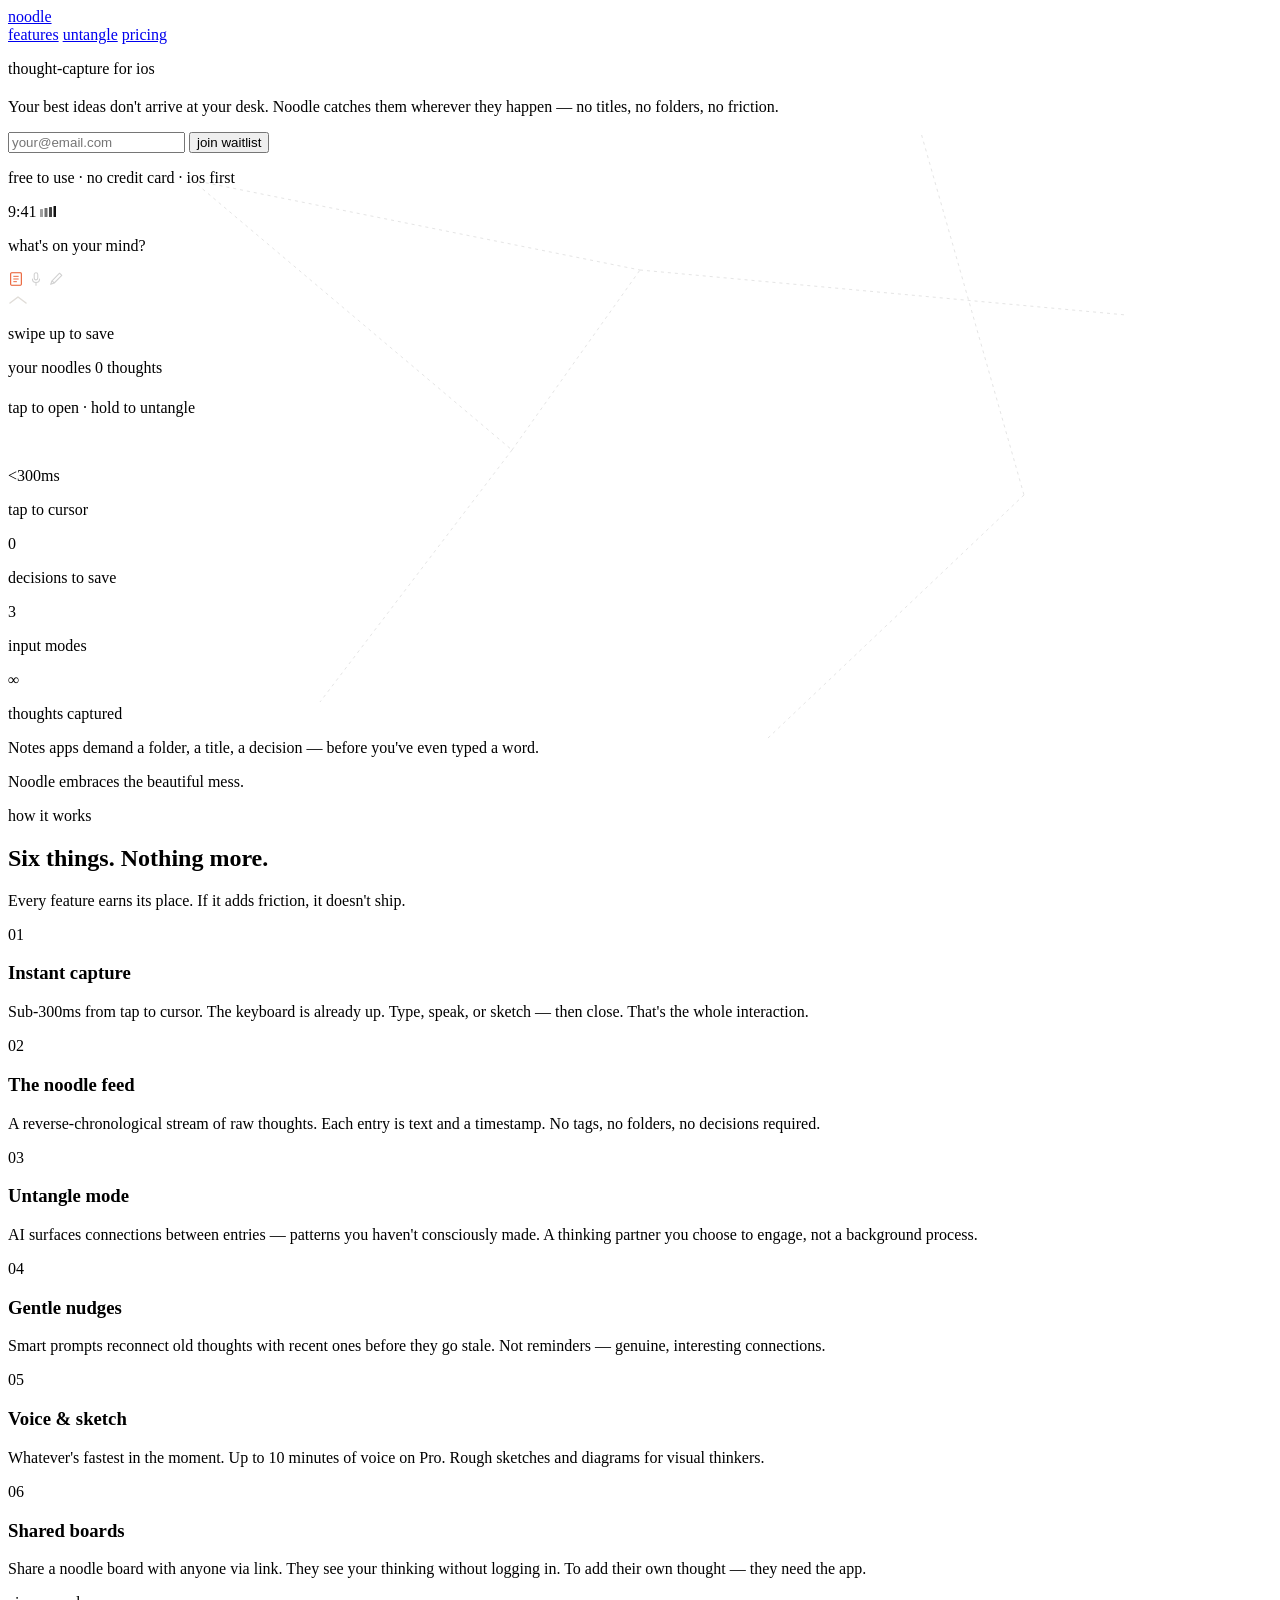
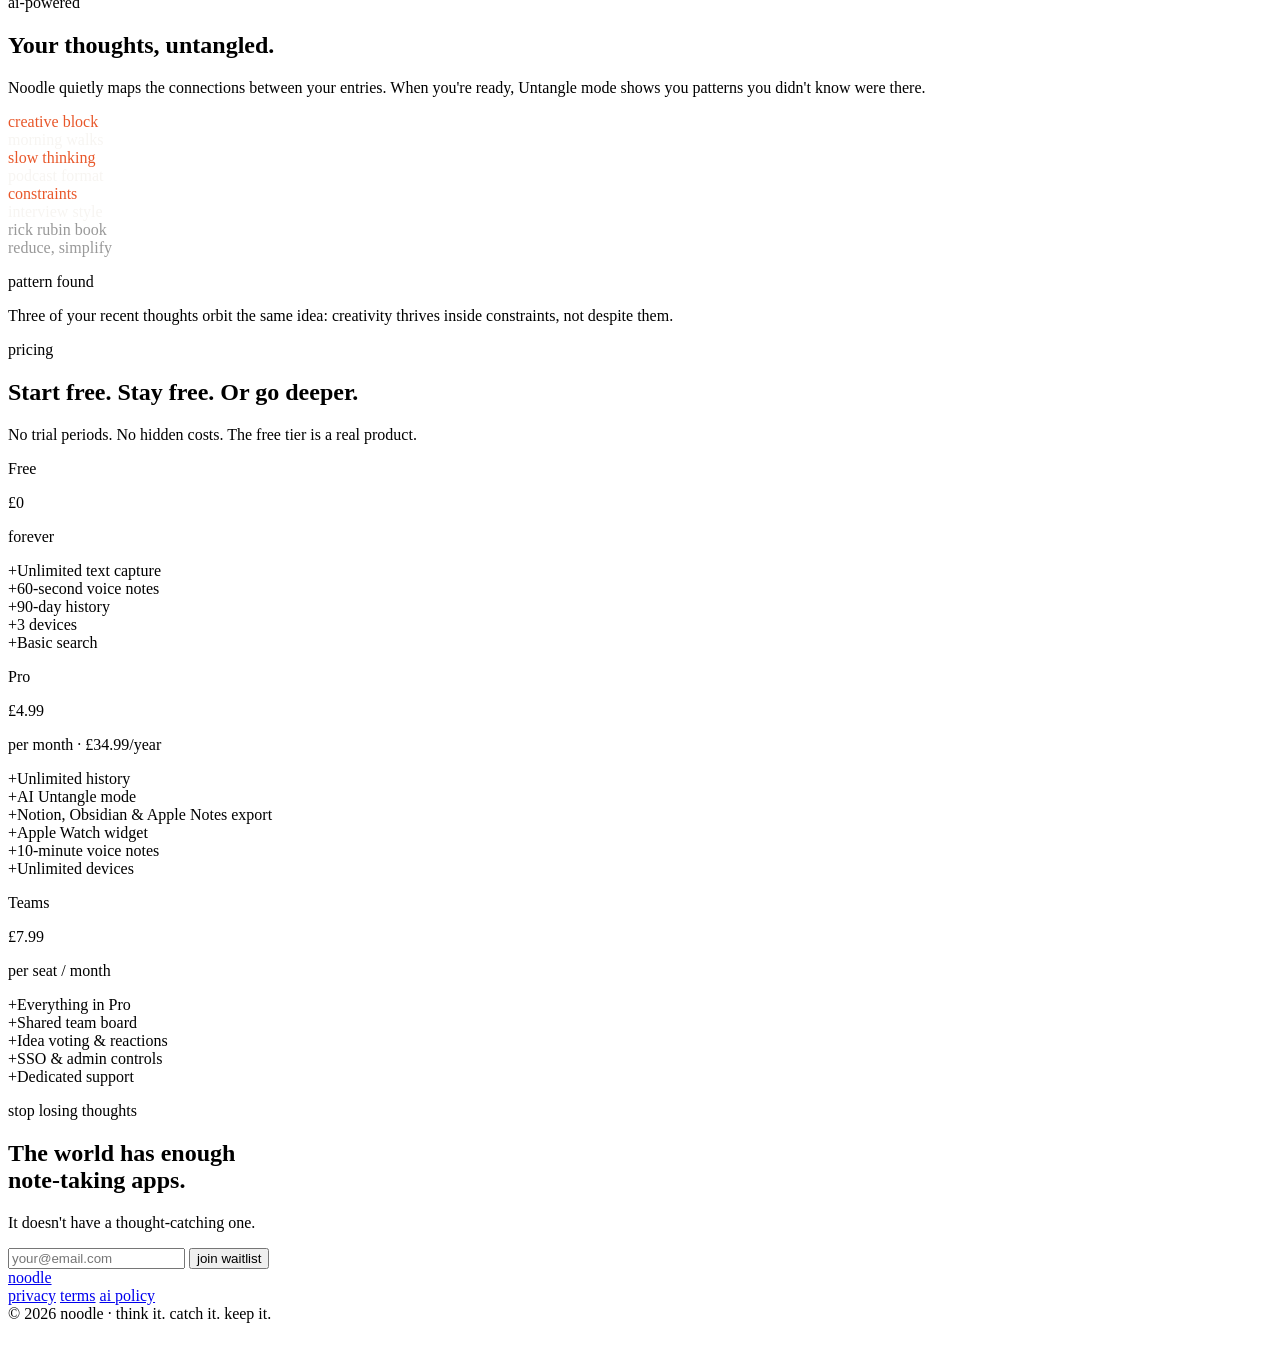
==== site/index.html @ 08058d11 "claude" ====
<!DOCTYPE html>
<html lang="en">
<head>
  <meta charset="UTF-8">
  <meta name="viewport" content="width=device-width, initial-scale=1.0">
  <title>noodle — Think it. Catch it. Keep it.</title>
  <meta name="description" content="Noodle is a frictionless thought-capture app for iOS. No titles, no folders, no friction. Open the app and the cursor is already blinking.">
  <meta name="theme-color" content="#F7F5F2">

  <!-- Open Graph -->
  <meta property="og:type" content="website">
  <meta property="og:title" content="noodle — Think it. Catch it. Keep it.">
  <meta property="og:description" content="A frictionless thought-capture app for iOS. No titles, no folders, no friction.">
  <meta property="og:url" content="https://noodle.app">
  <meta property="og:site_name" content="noodle">

  <!-- Twitter -->
  <meta name="twitter:card" content="summary_large_image">
  <meta name="twitter:title" content="noodle — Think it. Catch it. Keep it.">
  <meta name="twitter:description" content="A frictionless thought-capture app for iOS. No titles, no folders, no friction.">

  <!-- Favicon -->
  <link rel="icon" type="image/svg+xml" href="/favicon.svg">

  <!-- Fonts -->
  <link rel="preconnect" href="https://fonts.googleapis.com">
  <link rel="preconnect" href="https://fonts.gstatic.com" crossorigin>
  <link href="https://fonts.googleapis.com/css2?family=DM+Sans:ital,wght@0,300;0,400;0,500;0,700;1,300;1,400&family=DM+Mono:wght@400;500&display=swap" rel="stylesheet">

  <!-- CSS -->
  <link rel="stylesheet" href="/assets/css/style.css">
</head>
<body>

  <!-- ─── NAV ─── -->
  <nav class="nav">
    <a class="nav__logo-link" href="/">
      <!-- Place your logo file at /assets/img/logo.svg to replace the wordmark -->
      <img class="nav__logo-img" src="/assets/img/logo.svg" alt="noodle" onerror="this.style.display='none'">
      <span class="nav__logo">noodle</span>
    </a>
    <div class="nav__links">
      <a href="#features" class="nav__link">features</a>
      <a href="#untangle" class="nav__link">untangle</a>
      <a href="#pricing" class="nav__link">pricing</a>
    </div>
  </nav>

  <div class="rule"></div>

  <!-- ─── HERO ─── -->
  <section class="hero">
    <div class="hero__content">
      <p class="hero__eyebrow reveal">thought-capture for ios</p>

      <h1 class="hero__title" id="hero-typewriter">
        <span class="cursor"></span>
      </h1>

      <p class="hero__desc reveal reveal-d2">
        Your best ideas don't arrive at your desk. Noodle catches them wherever they happen — no titles, no folders, no friction.
      </p>

      <div class="reveal reveal-d3">
        <div class="waitlist">
          <input type="email" class="waitlist__input" placeholder="your@email.com" aria-label="Email address">
          <button class="waitlist__btn">join waitlist</button>
        </div>
        <p class="hero__meta">free to use · no credit card · ios first</p>
      </div>
    </div>

    <!-- Phone mockup -->
    <div class="reveal reveal-d4" id="phone-mockup">
      <div class="phone">
        <div class="phone__island"></div>
        <div class="phone__statusbar">
          <span class="phone__time">9:41</span>
          <svg width="16" height="11" viewBox="0 0 16 11" fill="none">
            <rect x="0" y="3" width="3" height="8" rx="0.5" fill="#111" opacity="0.4"/>
            <rect x="4.5" y="2" width="3" height="9" rx="0.5" fill="#111" opacity="0.6"/>
            <rect x="9" y="1" width="3" height="10" rx="0.5" fill="#111" opacity="0.8"/>
            <rect x="13.5" y="0" width="3" height="11" rx="0.5" fill="#111"/>
          </svg>
        </div>

        <!-- Capture screen -->
        <div class="phone__screen phone__screen--capture">
          <div style="flex:1;display:flex;flex-direction:column;justify-content:center">
            <p class="phone__capture-text phone__capture-text--placeholder">
              what's on your mind?<span class="cursor"></span>
            </p>
          </div>
          <div class="phone__input-modes">
            <svg width="16" height="16" viewBox="0 0 18 18" fill="none"><rect x="3" y="2" width="12" height="14" rx="1" stroke="#E8572A" stroke-width="1.2"/><line x1="6" y1="6" x2="12" y2="6" stroke="#E8572A" stroke-width="1"/><line x1="6" y1="9" x2="12" y2="9" stroke="#E8572A" stroke-width="1"/><line x1="6" y1="12" x2="10" y2="12" stroke="#E8572A" stroke-width="1"/></svg>
            <svg width="16" height="16" viewBox="0 0 18 18" fill="none" opacity="0.45"><rect x="7" y="2" width="4" height="8" rx="2" stroke="#999" stroke-width="1.2"/><path d="M5 9a4 4 0 008 0" stroke="#999" stroke-width="1.2" stroke-linecap="round"/><line x1="9" y1="13" x2="9" y2="16" stroke="#999" stroke-width="1.2" stroke-linecap="round"/></svg>
            <svg width="16" height="16" viewBox="0 0 18 18" fill="none" opacity="0.45"><path d="M3 15l1.5-4L13 2.5l2.5 2.5L7 13.5z" stroke="#999" stroke-width="1.2" stroke-linejoin="round"/><line x1="4.5" y1="11" x2="7" y2="13.5" stroke="#999" stroke-width="1.2"/></svg>
          </div>
          <div class="phone__swipe-area">
            <div class="phone__swipe-bar"></div>
            <svg width="20" height="10" viewBox="0 0 20 10" fill="none"><path d="M2 8l8-6 8 6" stroke="#E0DDD8" stroke-width="1.5" stroke-linecap="round" stroke-linejoin="round"/></svg>
            <p class="phone__swipe-hint">swipe up to save</p>
          </div>
        </div>

        <!-- Feed screen -->
        <div class="phone__screen phone__screen--feed phone__screen--hidden-down">
          <div class="phone__feed-header">
            <span class="phone__feed-title">your noodles</span>
            <span class="phone__feed-count">0 thoughts</span>
          </div>
          <div class="rule" style="margin-bottom:6px"></div>
          <div class="phone__feed-list" style="flex:1;overflow-y:auto"></div>
          <p class="phone__feed-hint">tap to open · hold to untangle</p>
        </div>

        <!-- Floating dot -->
        <div class="phone__dot phone__dot--hidden">
          <svg width="10" height="10" viewBox="0 0 14 14" fill="none">
            <line x1="7" y1="3" x2="7" y2="11" stroke="white" stroke-width="1.5" stroke-linecap="round"/>
            <line x1="3" y1="7" x2="11" y2="7" stroke="white" stroke-width="1.5" stroke-linecap="round"/>
          </svg>
        </div>

        <div class="phone__home"></div>
      </div>
    </div>
  </section>

  <!-- ─── STATS ─── -->
  <div class="stats">
    <div class="stats__inner">
      <div class="reveal">
        <p class="stat__value">&lt;300ms</p>
        <p class="stat__label">tap to cursor</p>
      </div>
      <div class="reveal reveal-d1">
        <p class="stat__value">0</p>
        <p class="stat__label">decisions to save</p>
      </div>
      <div class="reveal reveal-d2">
        <p class="stat__value">3</p>
        <p class="stat__label">input modes</p>
      </div>
      <div class="reveal reveal-d3">
        <p class="stat__value">&infin;</p>
        <p class="stat__label">thoughts captured</p>
      </div>
    </div>
  </div>

  <!-- ─── QUOTE ─── -->
  <section class="quote-section">
    <div class="quote-section__inner">
      <div class="reveal">
        <p class="quote">
          Notes apps demand a folder, a title, a decision —
          <span class="quote__dim">before you've even typed a word.</span>
        </p>
      </div>
      <div class="reveal reveal-d2">
        <p class="quote quote--accent">Noodle embraces the beautiful mess.</p>
      </div>
    </div>
  </section>

  <!-- ─── FEATURES ─── -->
  <section id="features" class="features">
    <div class="wrap">
      <div class="reveal">
        <p class="label">how it works</p>
        <h2 class="section-title">Six things. Nothing more.</h2>
        <p class="section-sub">Every feature earns its place. If it adds friction, it doesn't ship.</p>
      </div>

      <div class="features__list">
        <div class="feature reveal">
          <span class="feature__num">01</span>
          <div>
            <h3 class="feature__title">Instant capture</h3>
            <p class="feature__desc">Sub-300ms from tap to cursor. The keyboard is already up. Type, speak, or sketch — then close. That's the whole interaction.</p>
          </div>
        </div>
        <div class="feature reveal reveal-d1">
          <span class="feature__num">02</span>
          <div>
            <h3 class="feature__title">The noodle feed</h3>
            <p class="feature__desc">A reverse-chronological stream of raw thoughts. Each entry is text and a timestamp. No tags, no folders, no decisions required.</p>
          </div>
        </div>
        <div class="feature reveal reveal-d2">
          <span class="feature__num">03</span>
          <div>
            <h3 class="feature__title">Untangle mode</h3>
            <p class="feature__desc">AI surfaces connections between entries — patterns you haven't consciously made. A thinking partner you choose to engage, not a background process.</p>
          </div>
        </div>
        <div class="feature reveal reveal-d3">
          <span class="feature__num">04</span>
          <div>
            <h3 class="feature__title">Gentle nudges</h3>
            <p class="feature__desc">Smart prompts reconnect old thoughts with recent ones before they go stale. Not reminders — genuine, interesting connections.</p>
          </div>
        </div>
        <div class="feature reveal reveal-d4">
          <span class="feature__num">05</span>
          <div>
            <h3 class="feature__title">Voice &amp; sketch</h3>
            <p class="feature__desc">Whatever's fastest in the moment. Up to 10 minutes of voice on Pro. Rough sketches and diagrams for visual thinkers.</p>
          </div>
        </div>
        <div class="feature reveal reveal-d5">
          <span class="feature__num">06</span>
          <div>
            <h3 class="feature__title">Shared boards</h3>
            <p class="feature__desc">Share a noodle board with anyone via link. They see your thinking without logging in. To add their own thought — they need the app.</p>
          </div>
        </div>
      </div>
    </div>
  </section>

  <!-- ─── UNTANGLE ─── -->
  <section id="untangle" class="untangle-section">
    <div class="wrap">
      <div class="reveal">
        <p class="label">ai-powered</p>
        <h2 class="section-title section-title--light">Your thoughts, untangled.</h2>
        <p class="section-sub section-sub--light">Noodle quietly maps the connections between your entries. When you're ready, Untangle mode shows you patterns you didn't know were there.</p>
      </div>

      <div class="reveal reveal-d2">
        <div class="untangle-demo">
          <div class="untangle-demo__grid"></div>

          <svg style="position:absolute;inset:0;width:100%;height:100%">
            <line x1="15%" y1="20%" x2="40%" y2="50%" stroke="#555" stroke-width="0.5" stroke-dasharray="3,4" opacity="0.3"/>
            <line x1="40%" y1="50%" x2="25%" y2="78%" stroke="#555" stroke-width="0.5" stroke-dasharray="3,4" opacity="0.3"/>
            <line x1="72%" y1="15%" x2="80%" y2="55%" stroke="#555" stroke-width="0.5" stroke-dasharray="3,4" opacity="0.3"/>
            <line x1="80%" y1="55%" x2="60%" y2="82%" stroke="#555" stroke-width="0.5" stroke-dasharray="3,4" opacity="0.3"/>
            <line x1="50%" y1="30%" x2="88%" y2="35%" stroke="#555" stroke-width="0.5" stroke-dasharray="3,4" opacity="0.3"/>
            <line x1="40%" y1="50%" x2="50%" y2="30%" stroke="#555" stroke-width="0.5" stroke-dasharray="3,4" opacity="0.3"/>
            <line x1="15%" y1="20%" x2="50%" y2="30%" stroke="#555" stroke-width="0.5" stroke-dasharray="3,4" opacity="0.3"/>
          </svg>

          <div class="untangle-demo__node" style="left:15%;top:20%"><div class="untangle-demo__node-dot" style="background:#E8572A;box-shadow:0 0 12px rgba(232,87,42,0.25)"></div><span class="untangle-demo__node-label" style="color:#E8572A">creative block</span></div>
          <div class="untangle-demo__node" style="left:72%;top:15%"><div class="untangle-demo__node-dot" style="background:#F7F5F2;box-shadow:0 0 12px rgba(247,245,242,0.25)"></div><span class="untangle-demo__node-label" style="color:#F7F5F2">morning walks</span></div>
          <div class="untangle-demo__node" style="left:40%;top:50%"><div class="untangle-demo__node-dot" style="background:#E8572A;box-shadow:0 0 12px rgba(232,87,42,0.25)"></div><span class="untangle-demo__node-label" style="color:#E8572A">slow thinking</span></div>
          <div class="untangle-demo__node" style="left:80%;top:55%"><div class="untangle-demo__node-dot" style="background:#F7F5F2;box-shadow:0 0 12px rgba(247,245,242,0.25)"></div><span class="untangle-demo__node-label" style="color:#F7F5F2">podcast format</span></div>
          <div class="untangle-demo__node" style="left:25%;top:78%"><div class="untangle-demo__node-dot" style="background:#E8572A;box-shadow:0 0 12px rgba(232,87,42,0.25)"></div><span class="untangle-demo__node-label" style="color:#E8572A">constraints</span></div>
          <div class="untangle-demo__node" style="left:60%;top:82%"><div class="untangle-demo__node-dot" style="background:#F7F5F2;box-shadow:0 0 12px rgba(247,245,242,0.25)"></div><span class="untangle-demo__node-label" style="color:#F7F5F2">interview style</span></div>
          <div class="untangle-demo__node" style="left:50%;top:30%"><div class="untangle-demo__node-dot" style="background:#999;box-shadow:0 0 12px rgba(153,153,153,0.25)"></div><span class="untangle-demo__node-label" style="color:#999">rick rubin book</span></div>
          <div class="untangle-demo__node" style="left:88%;top:35%"><div class="untangle-demo__node-dot" style="background:#999;box-shadow:0 0 12px rgba(153,153,153,0.25)"></div><span class="untangle-demo__node-label" style="color:#999">reduce, simplify</span></div>

          <div class="untangle-demo__insight">
            <p class="untangle-demo__insight-label">pattern found</p>
            <p class="untangle-demo__insight-text">Three of your recent thoughts orbit the same idea: creativity thrives inside constraints, not despite them.</p>
          </div>
        </div>
      </div>
    </div>
  </section>

  <!-- ─── PRICING ─── -->
  <section id="pricing" class="pricing">
    <div class="wrap">
      <div class="reveal">
        <p class="label">pricing</p>
        <h2 class="section-title">Start free. Stay free. Or go deeper.</h2>
        <p class="section-sub">No trial periods. No hidden costs. The free tier is a real product.</p>
      </div>

      <div class="pricing__grid">
        <div class="tier reveal">
          <p class="tier__name">Free</p>
          <p class="tier__price">&pound;0</p>
          <p class="tier__period">forever</p>
          <div class="tier__features">
            <div class="tier__feature"><span class="tier__feature-plus">+</span><span class="tier__feature-text">Unlimited text capture</span></div>
            <div class="tier__feature"><span class="tier__feature-plus">+</span><span class="tier__feature-text">60-second voice notes</span></div>
            <div class="tier__feature"><span class="tier__feature-plus">+</span><span class="tier__feature-text">90-day history</span></div>
            <div class="tier__feature"><span class="tier__feature-plus">+</span><span class="tier__feature-text">3 devices</span></div>
            <div class="tier__feature"><span class="tier__feature-plus">+</span><span class="tier__feature-text">Basic search</span></div>
          </div>
        </div>

        <div class="tier tier--accent reveal reveal-d1">
          <div class="tier__bar"></div>
          <p class="tier__name">Pro</p>
          <p class="tier__price">&pound;4.99</p>
          <p class="tier__period">per month &middot; &pound;34.99/year</p>
          <div class="tier__features">
            <div class="tier__feature"><span class="tier__feature-plus">+</span><span class="tier__feature-text">Unlimited history</span></div>
            <div class="tier__feature"><span class="tier__feature-plus">+</span><span class="tier__feature-text">AI Untangle mode</span></div>
            <div class="tier__feature"><span class="tier__feature-plus">+</span><span class="tier__feature-text">Notion, Obsidian &amp; Apple Notes export</span></div>
            <div class="tier__feature"><span class="tier__feature-plus">+</span><span class="tier__feature-text">Apple Watch widget</span></div>
            <div class="tier__feature"><span class="tier__feature-plus">+</span><span class="tier__feature-text">10-minute voice notes</span></div>
            <div class="tier__feature"><span class="tier__feature-plus">+</span><span class="tier__feature-text">Unlimited devices</span></div>
          </div>
        </div>

        <div class="tier reveal reveal-d2">
          <p class="tier__name">Teams</p>
          <p class="tier__price">&pound;7.99</p>
          <p class="tier__period">per seat / month</p>
          <div class="tier__features">
            <div class="tier__feature"><span class="tier__feature-plus">+</span><span class="tier__feature-text">Everything in Pro</span></div>
            <div class="tier__feature"><span class="tier__feature-plus">+</span><span class="tier__feature-text">Shared team board</span></div>
            <div class="tier__feature"><span class="tier__feature-plus">+</span><span class="tier__feature-text">Idea voting &amp; reactions</span></div>
            <div class="tier__feature"><span class="tier__feature-plus">+</span><span class="tier__feature-text">SSO &amp; admin controls</span></div>
            <div class="tier__feature"><span class="tier__feature-plus">+</span><span class="tier__feature-text">Dedicated support</span></div>
          </div>
        </div>
      </div>
    </div>
  </section>

  <!-- ─── CTA ─── -->
  <section class="cta-section">
    <div class="cta-section__inner">
      <div class="reveal">
        <p class="label label--orange">stop losing thoughts</p>
        <h2 class="cta__title">The world has enough<br>note-taking apps.</h2>
        <p class="cta__sub">It doesn't have a thought-catching one.</p>
      </div>
      <div class="reveal reveal-d2">
        <div class="waitlist waitlist--dark">
          <input type="email" class="waitlist__input" placeholder="your@email.com" aria-label="Email address">
          <button class="waitlist__btn">join waitlist</button>
        </div>
      </div>
    </div>
  </section>

  <!-- ─── FOOTER ─── -->
  <footer class="footer">
    <div class="footer__inner">
      <a class="footer__logo-link" href="/">
        <!-- Place your logo file at /assets/img/logo.svg to replace the wordmark -->
        <img class="footer__logo-img" src="/assets/img/logo.svg" alt="noodle" onerror="this.style.display='none'">
        <span class="footer__logo">noodle</span>
      </a>
      <nav class="footer__nav" aria-label="Legal">
        <a href="/privacy.html" class="footer__nav-link">privacy</a>
        <a href="/terms.html" class="footer__nav-link">terms</a>
        <a href="/ai-policy.html" class="footer__nav-link">ai policy</a>
      </nav>
      <span class="footer__copy">&copy; 2026 noodle &middot; think it. catch it. keep it.</span>
    </div>
  </footer>

  <!-- Floating dot -->
  <div class="floating-dot" aria-label="Back to top">
    <svg width="16" height="16" viewBox="0 0 16 16" fill="none">
      <path d="M8 12V4M4 8l4-4 4 4" stroke="white" stroke-width="1.5" stroke-linecap="round" stroke-linejoin="round"/>
    </svg>
  </div>

  <!-- JS -->
  <script src="/assets/js/main.js"></script>

</body>
</html>
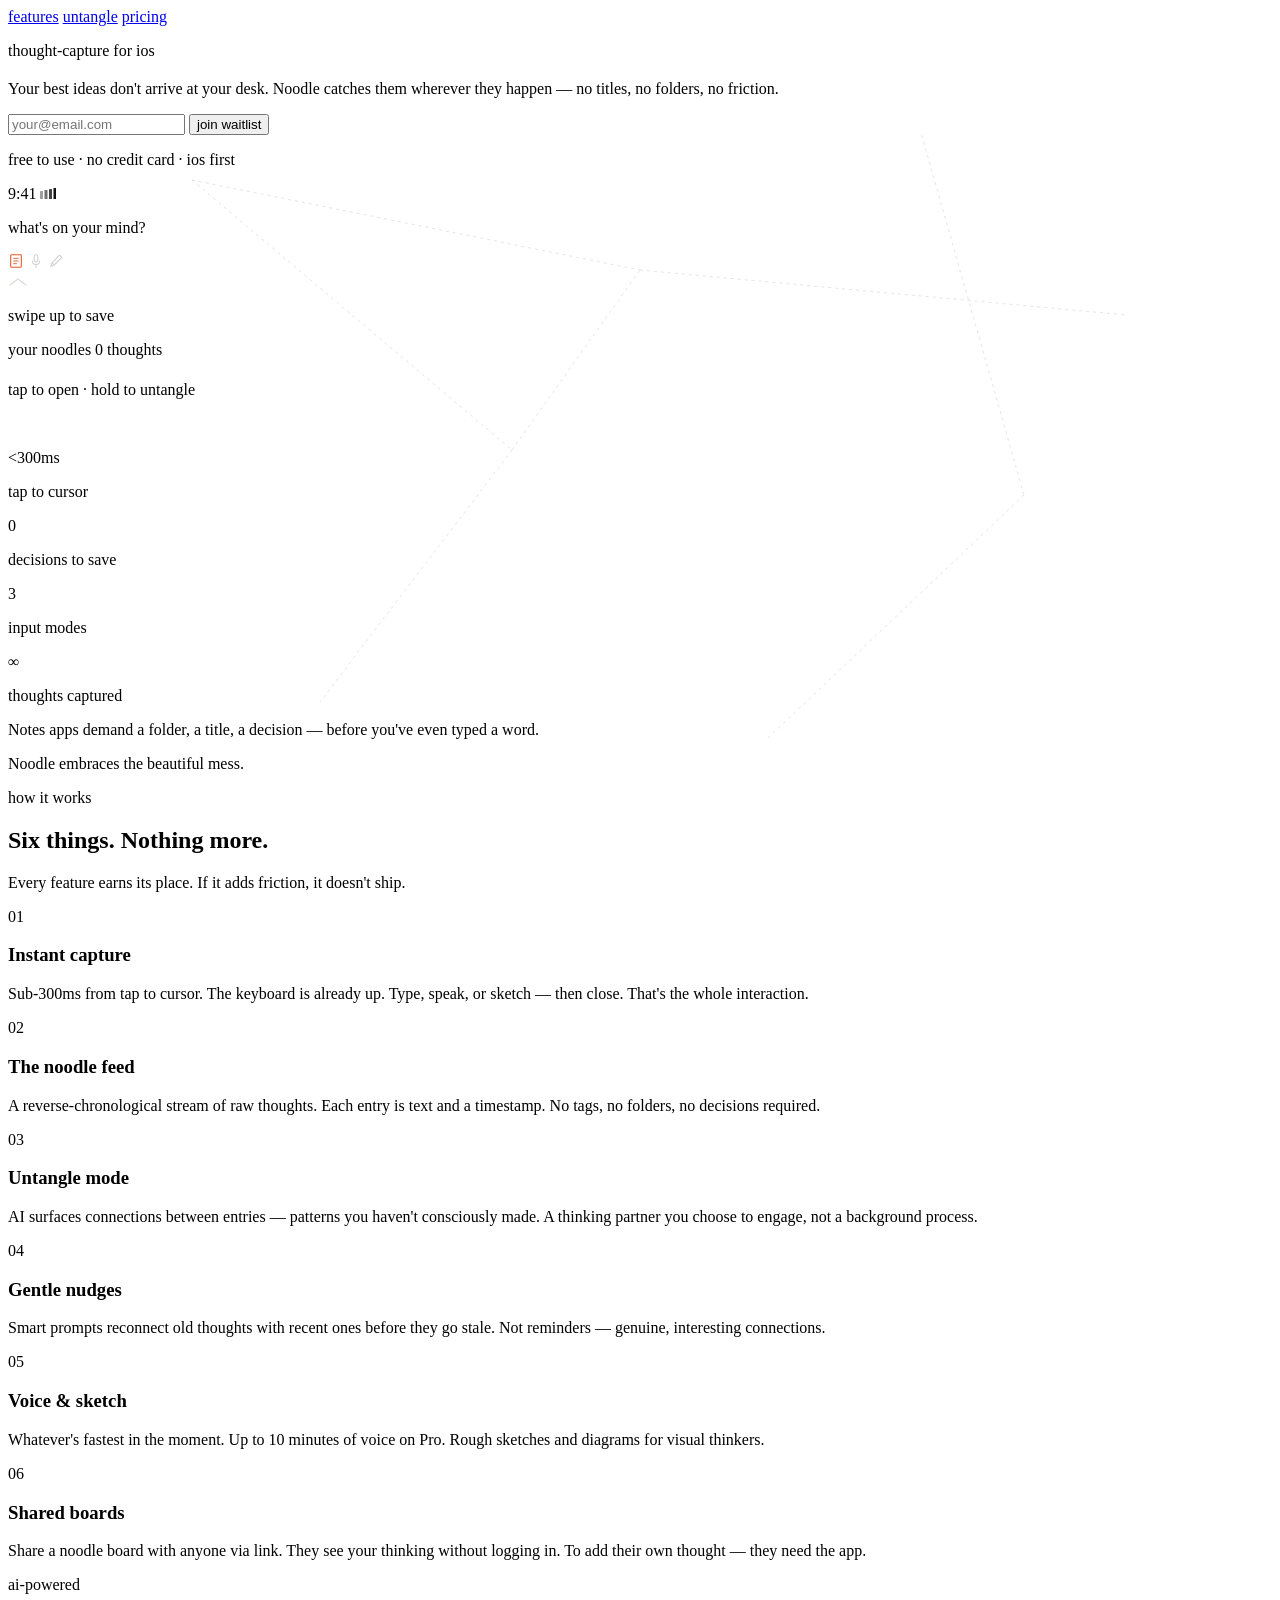
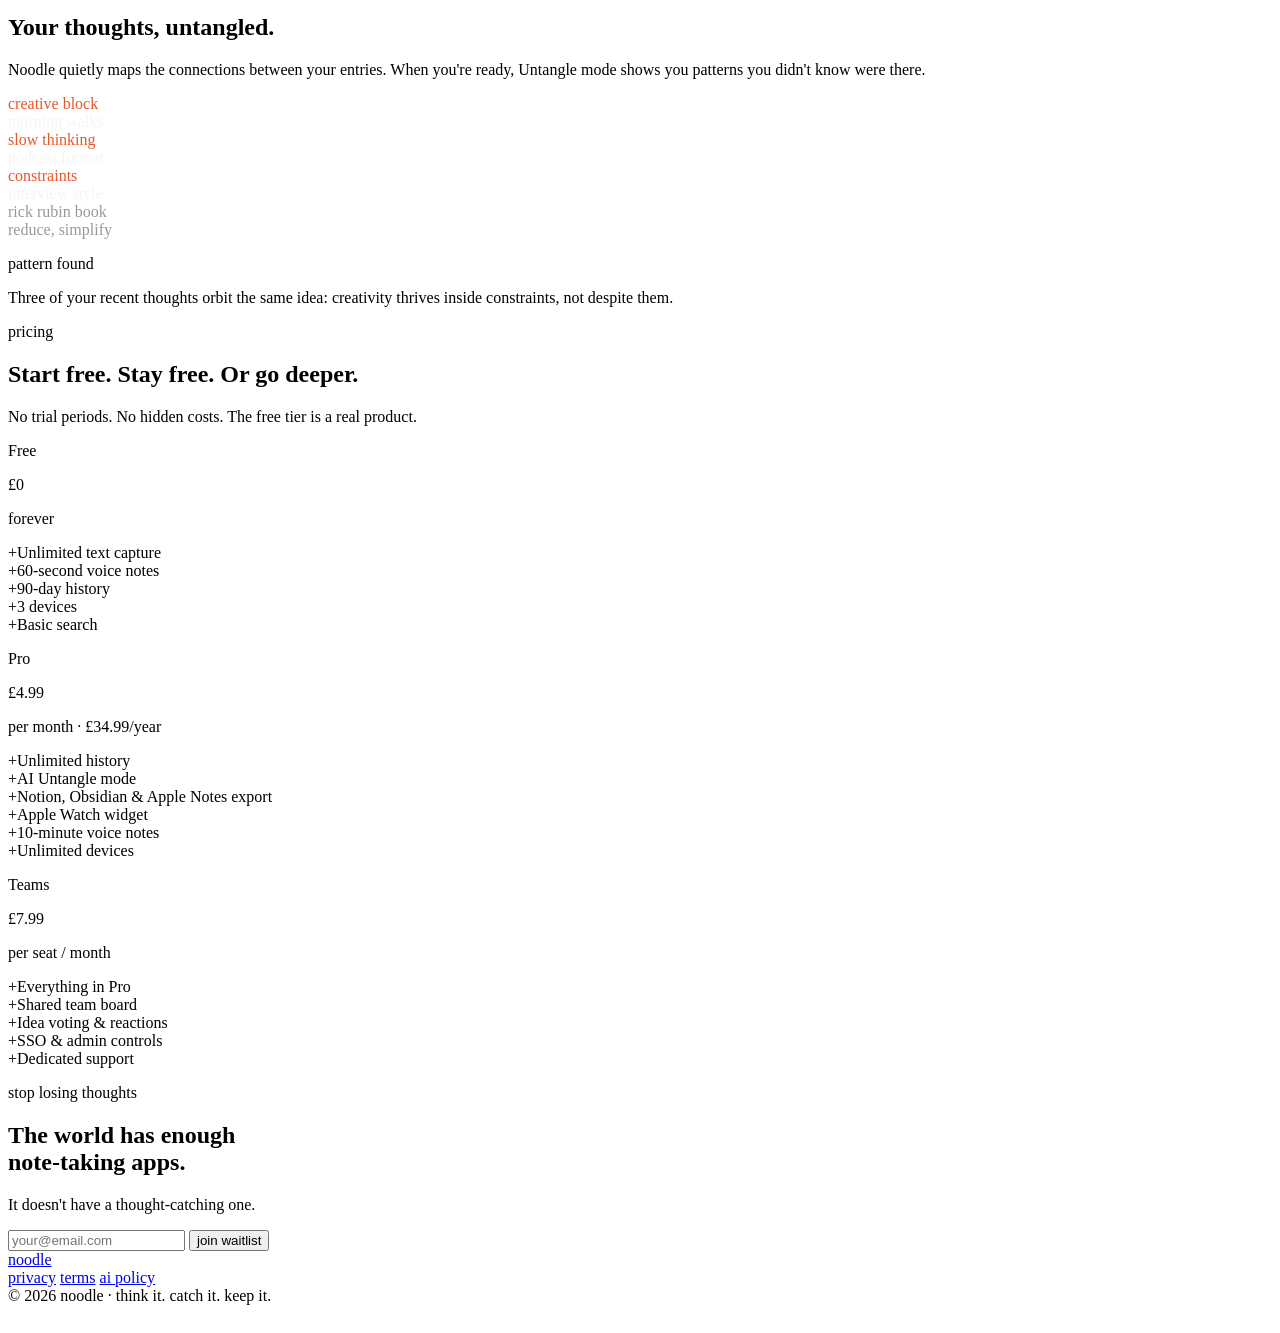
==== commit 7d450150: "final version" ====
--- a/site/index.html
+++ b/site/index.html
@@ -11,7 +11,7 @@
   <meta property="og:type" content="website">
   <meta property="og:title" content="noodle — Think it. Catch it. Keep it.">
   <meta property="og:description" content="A frictionless thought-capture app for iOS. No titles, no folders, no friction.">
-  <meta property="og:url" content="https://noodle.app">
+  <meta property="og:url" content="https://noodleapp.xyz">
   <meta property="og:site_name" content="noodle">
 
   <!-- Twitter -->
@@ -37,7 +37,6 @@
     <a class="nav__logo-link" href="/">
       <!-- Place your logo file at /assets/img/logo.svg to replace the wordmark -->
       <img class="nav__logo-img" src="/assets/img/logo.svg" alt="noodle" onerror="this.style.display='none'">
-      <span class="nav__logo">noodle</span>
     </a>
     <div class="nav__links">
       <a href="#features" class="nav__link">features</a>
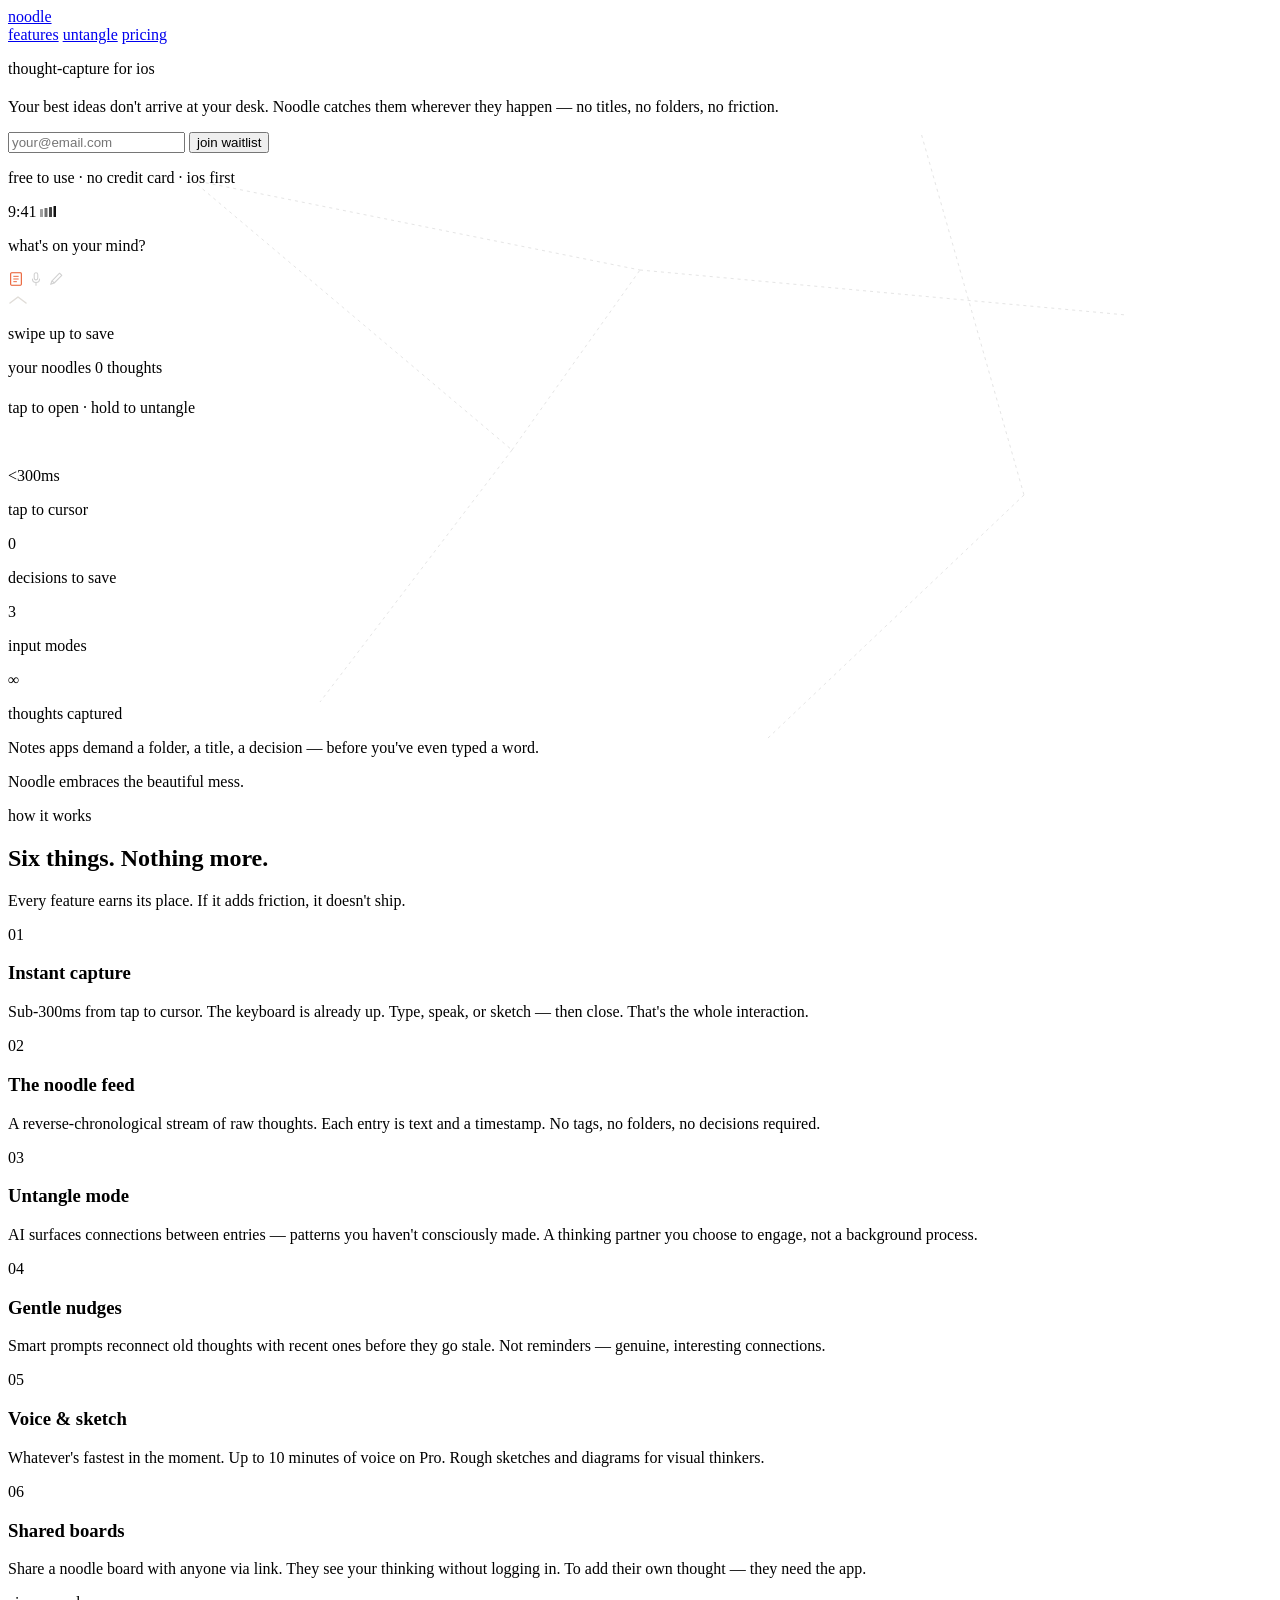
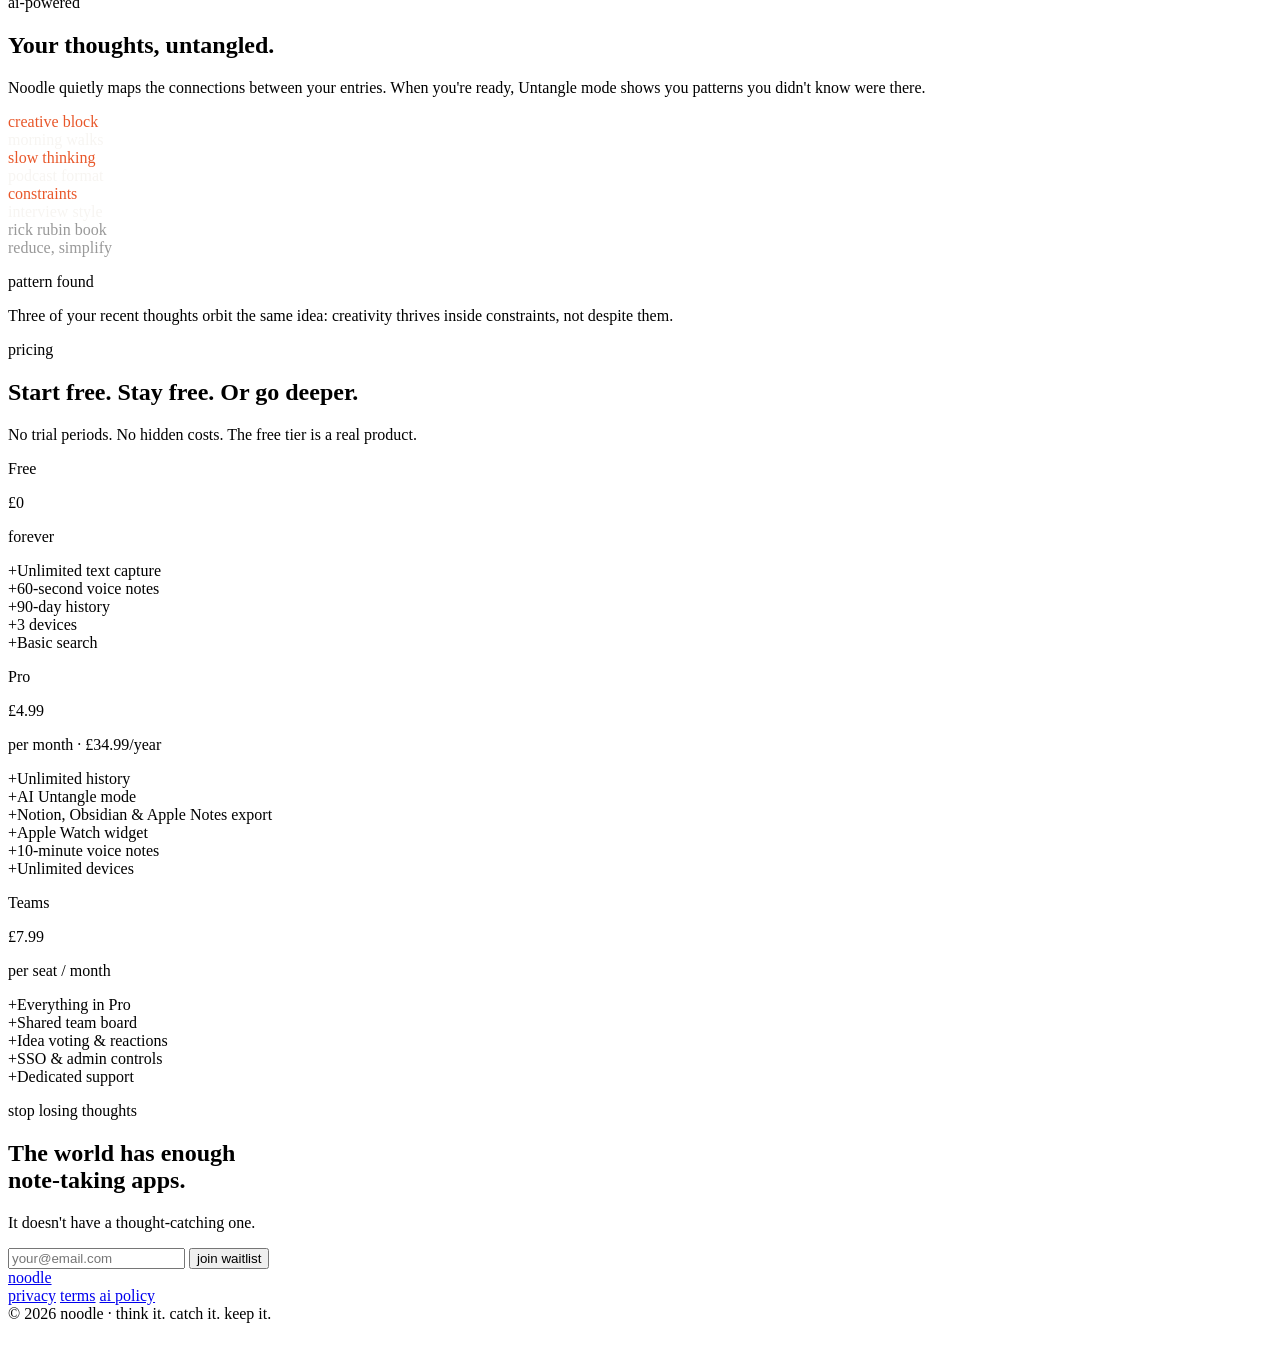
==== commit 031e04a8: "update" ====
--- a/site/index.html
+++ b/site/index.html
@@ -37,6 +37,7 @@
     <a class="nav__logo-link" href="/">
       <!-- Place your logo file at /assets/img/logo.svg to replace the wordmark -->
       <img class="nav__logo-img" src="/assets/img/logo.svg" alt="noodle" onerror="this.style.display='none'">
+      <span>noodle</span>
     </a>
     <div class="nav__links">
       <a href="#features" class="nav__link">features</a>
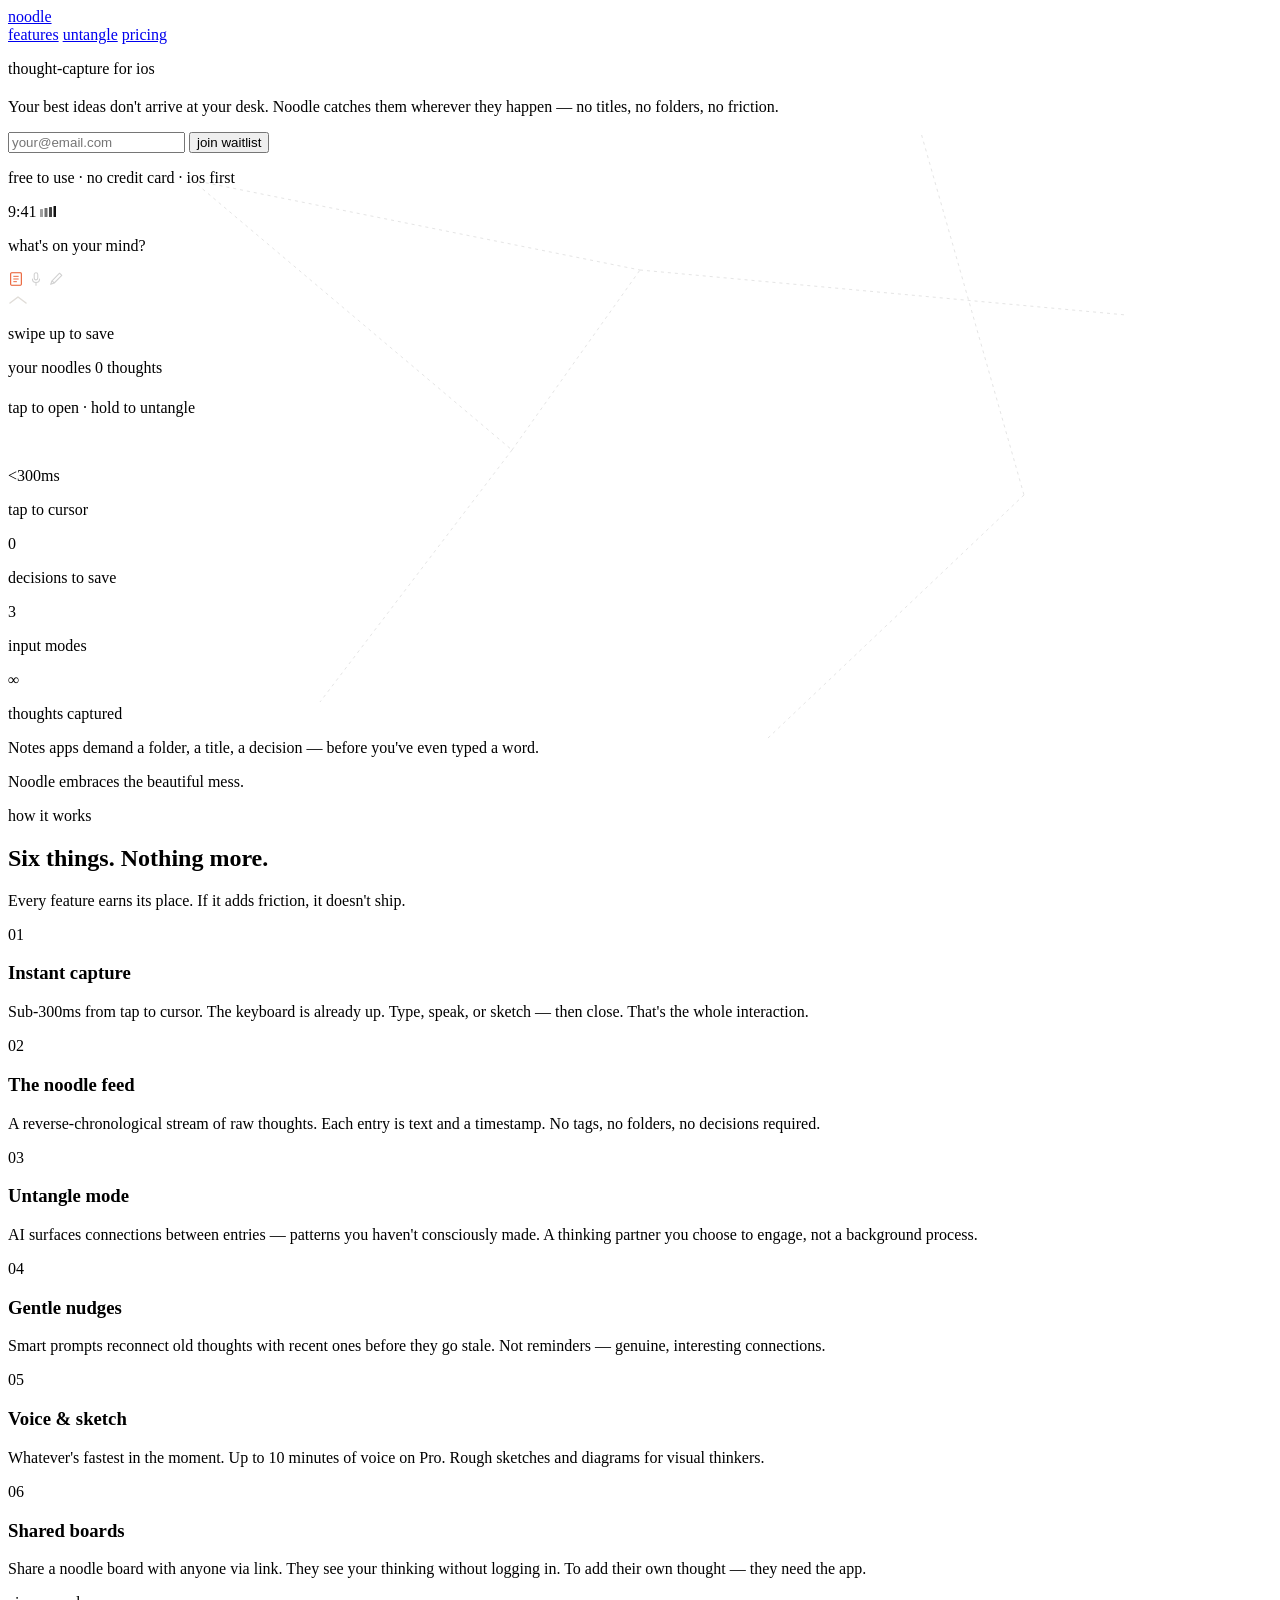
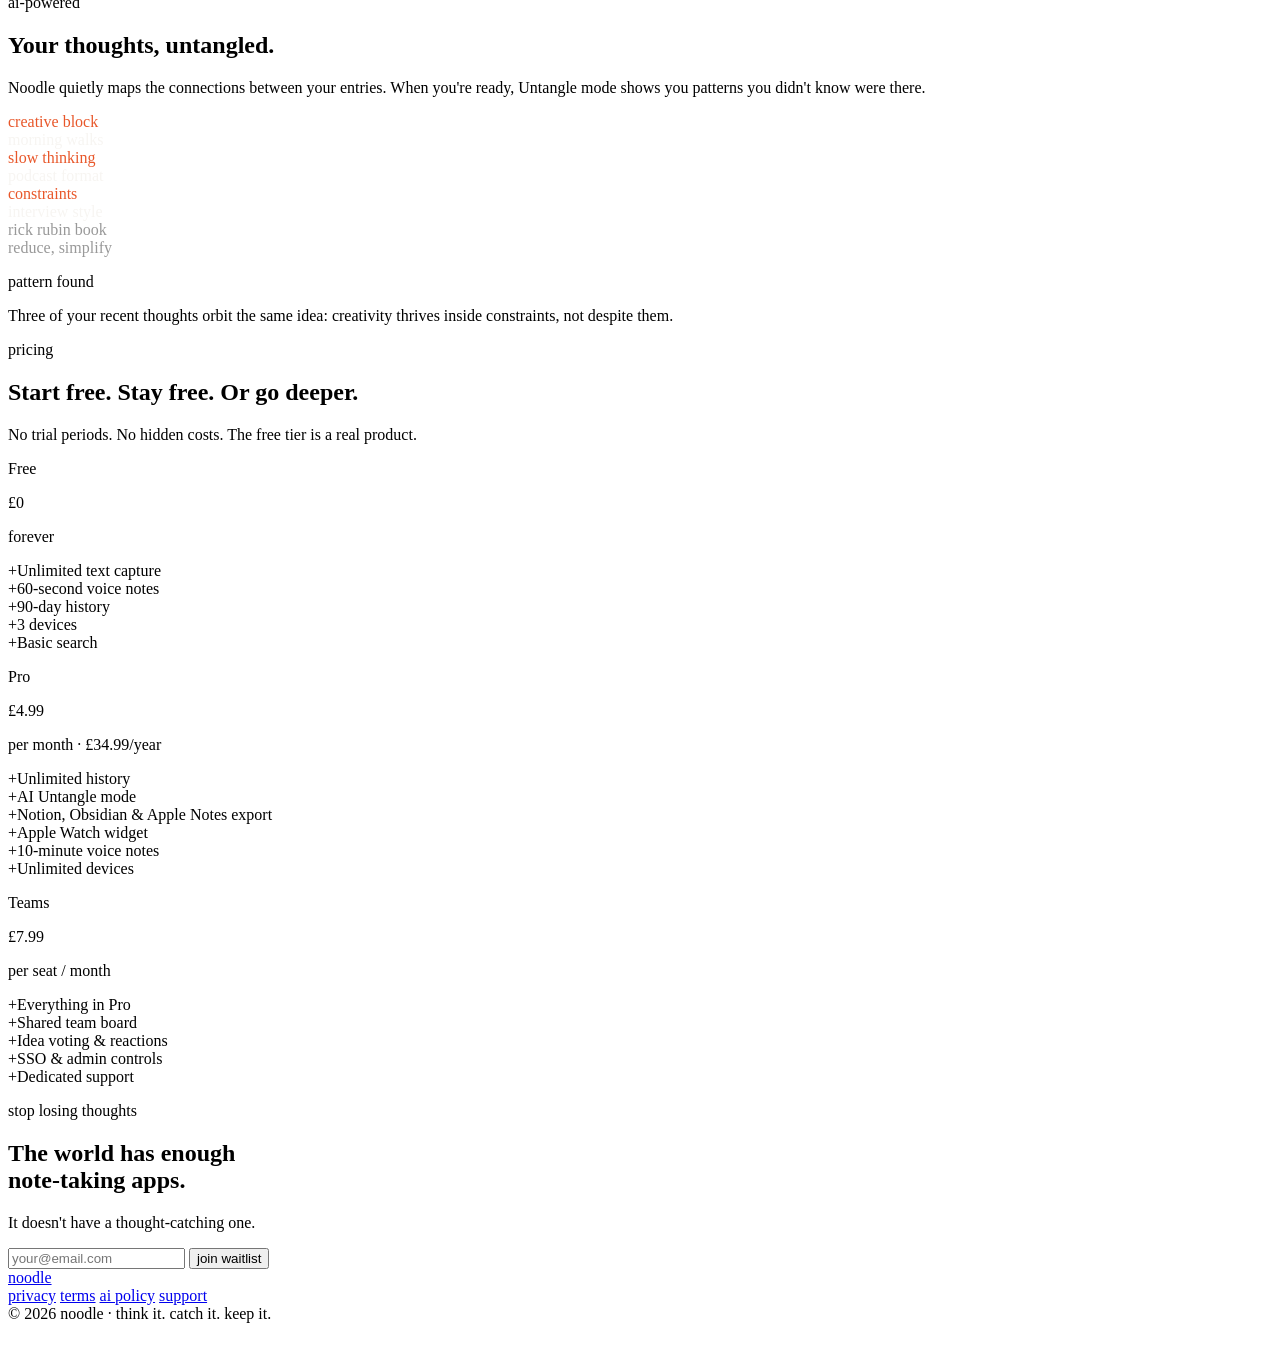
==== commit ded03a09: "support" ====
--- a/site/index.html
+++ b/site/index.html
@@ -37,7 +37,7 @@
     <a class="nav__logo-link" href="/">
       <!-- Place your logo file at /assets/img/logo.svg to replace the wordmark -->
       <img class="nav__logo-img" src="/assets/img/logo.svg" alt="noodle" onerror="this.style.display='none'">
-      <span>noodle</span>
+      <span class="nav__logo">noodle</span>
     </a>
     <div class="nav__links">
       <a href="#features" class="nav__link">features</a>
@@ -344,6 +344,7 @@
         <a href="/privacy.html" class="footer__nav-link">privacy</a>
         <a href="/terms.html" class="footer__nav-link">terms</a>
         <a href="/ai-policy.html" class="footer__nav-link">ai policy</a>
+        <a href="/support.html" class="footer__nav-link">support</a>
       </nav>
       <span class="footer__copy">&copy; 2026 noodle &middot; think it. catch it. keep it.</span>
     </div>
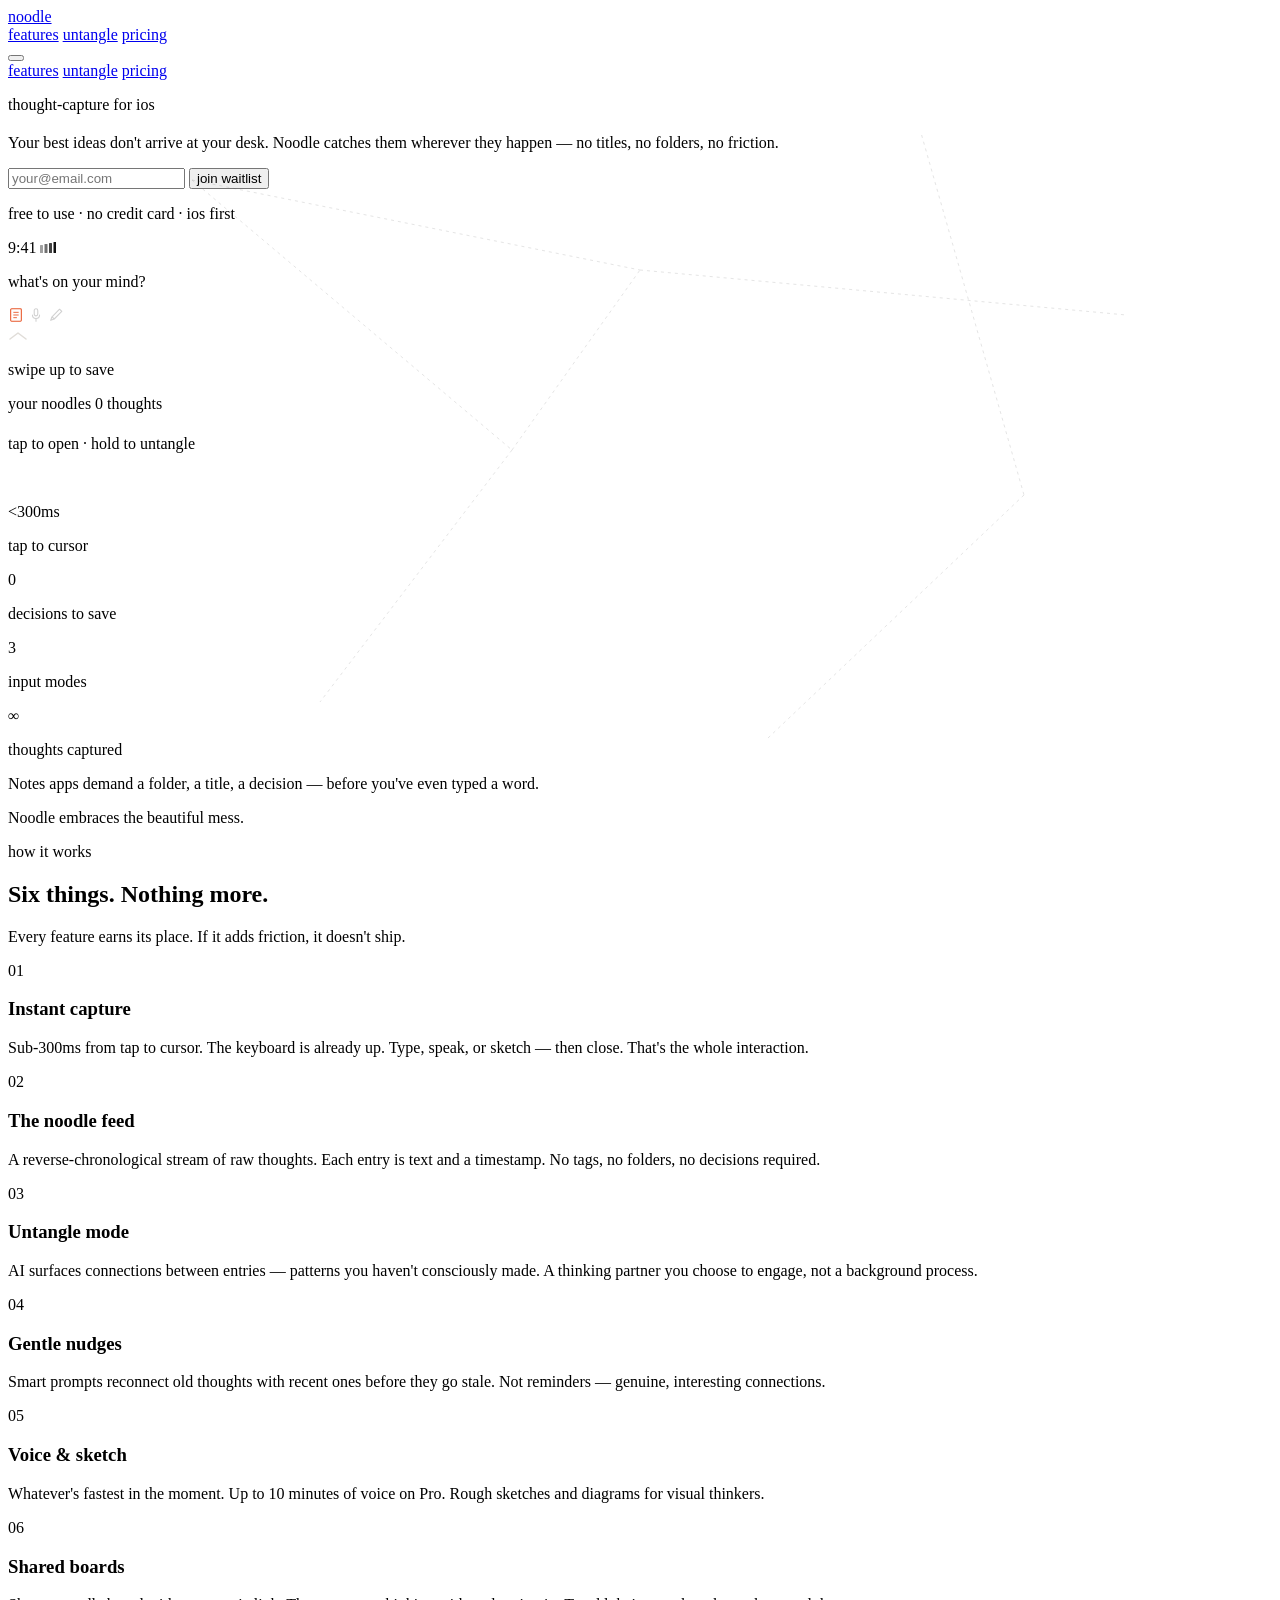
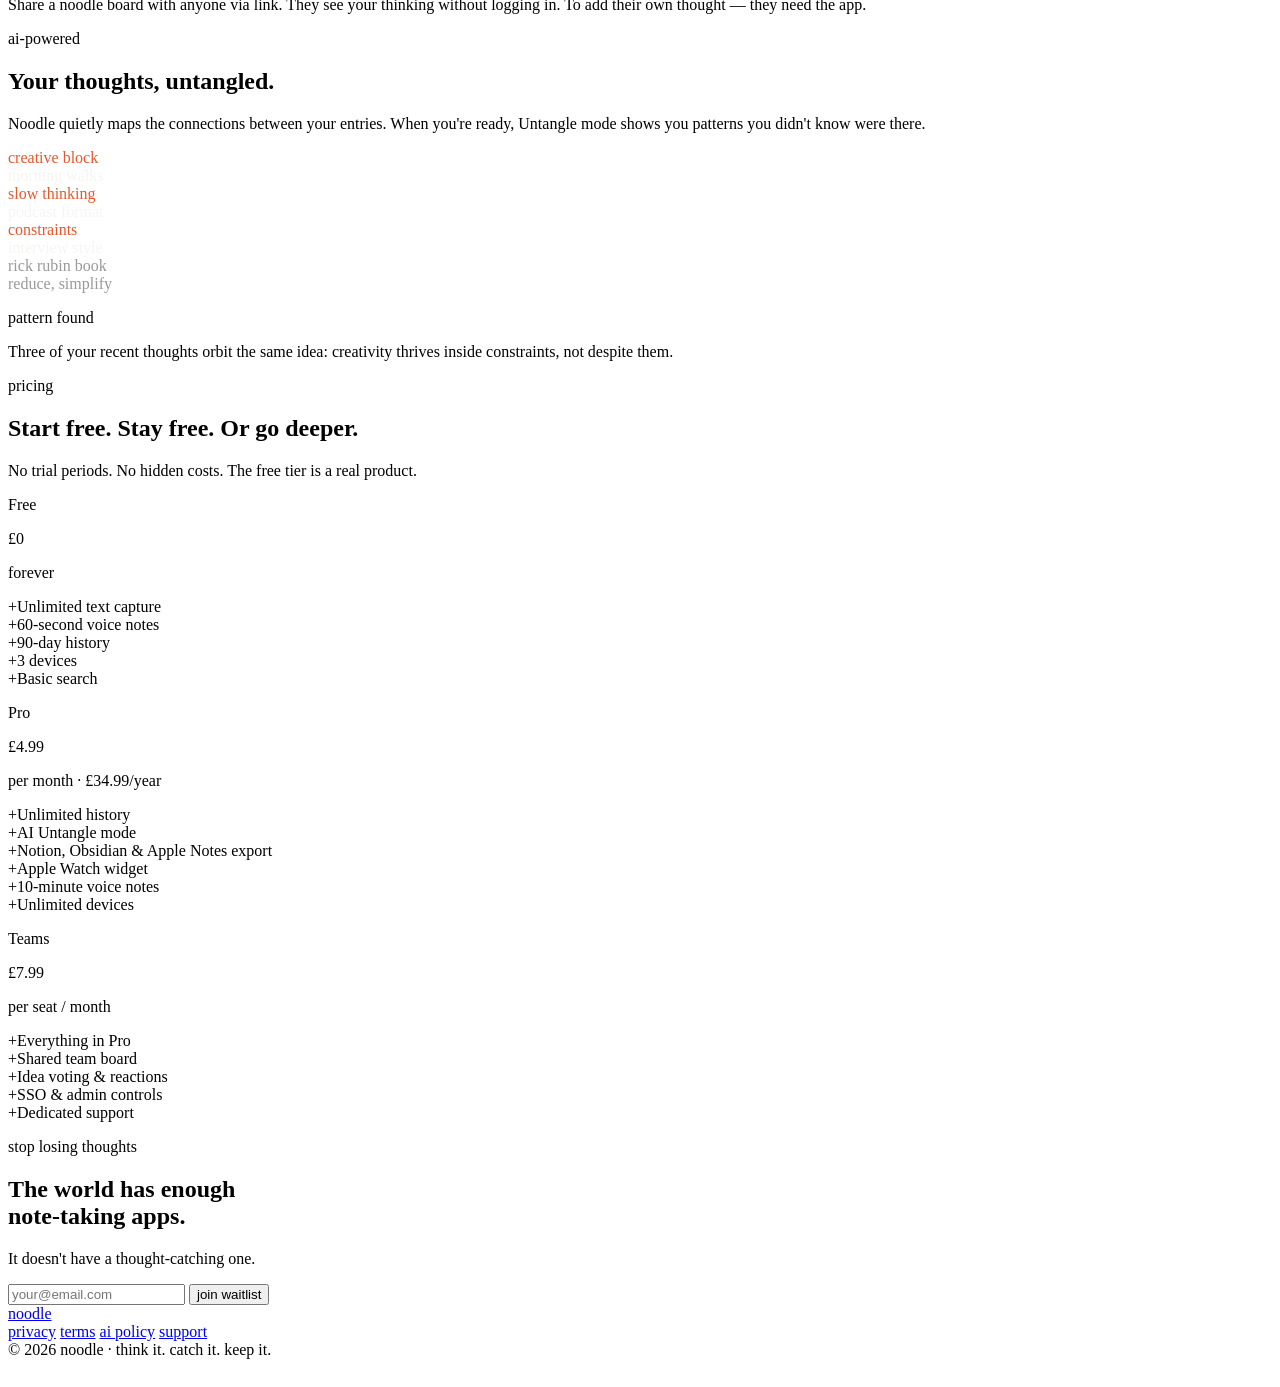
==== commit fde4439a: "mobile adoption" ====
--- a/site/index.html
+++ b/site/index.html
@@ -44,7 +44,20 @@
       <a href="#untangle" class="nav__link">untangle</a>
       <a href="#pricing" class="nav__link">pricing</a>
     </div>
+    <button class="nav__burger" aria-label="Open menu" aria-expanded="false">
+      <span class="nav__burger-line"></span>
+      <span class="nav__burger-line"></span>
+    </button>
   </nav>
+
+  <!-- Mobile menu overlay -->
+  <div class="mobile-menu" aria-hidden="true">
+    <nav class="mobile-menu__nav">
+      <a href="#features" class="mobile-menu__link">features</a>
+      <a href="#untangle" class="mobile-menu__link">untangle</a>
+      <a href="#pricing" class="mobile-menu__link">pricing</a>
+    </nav>
+  </div>
 
   <div class="rule"></div>
 
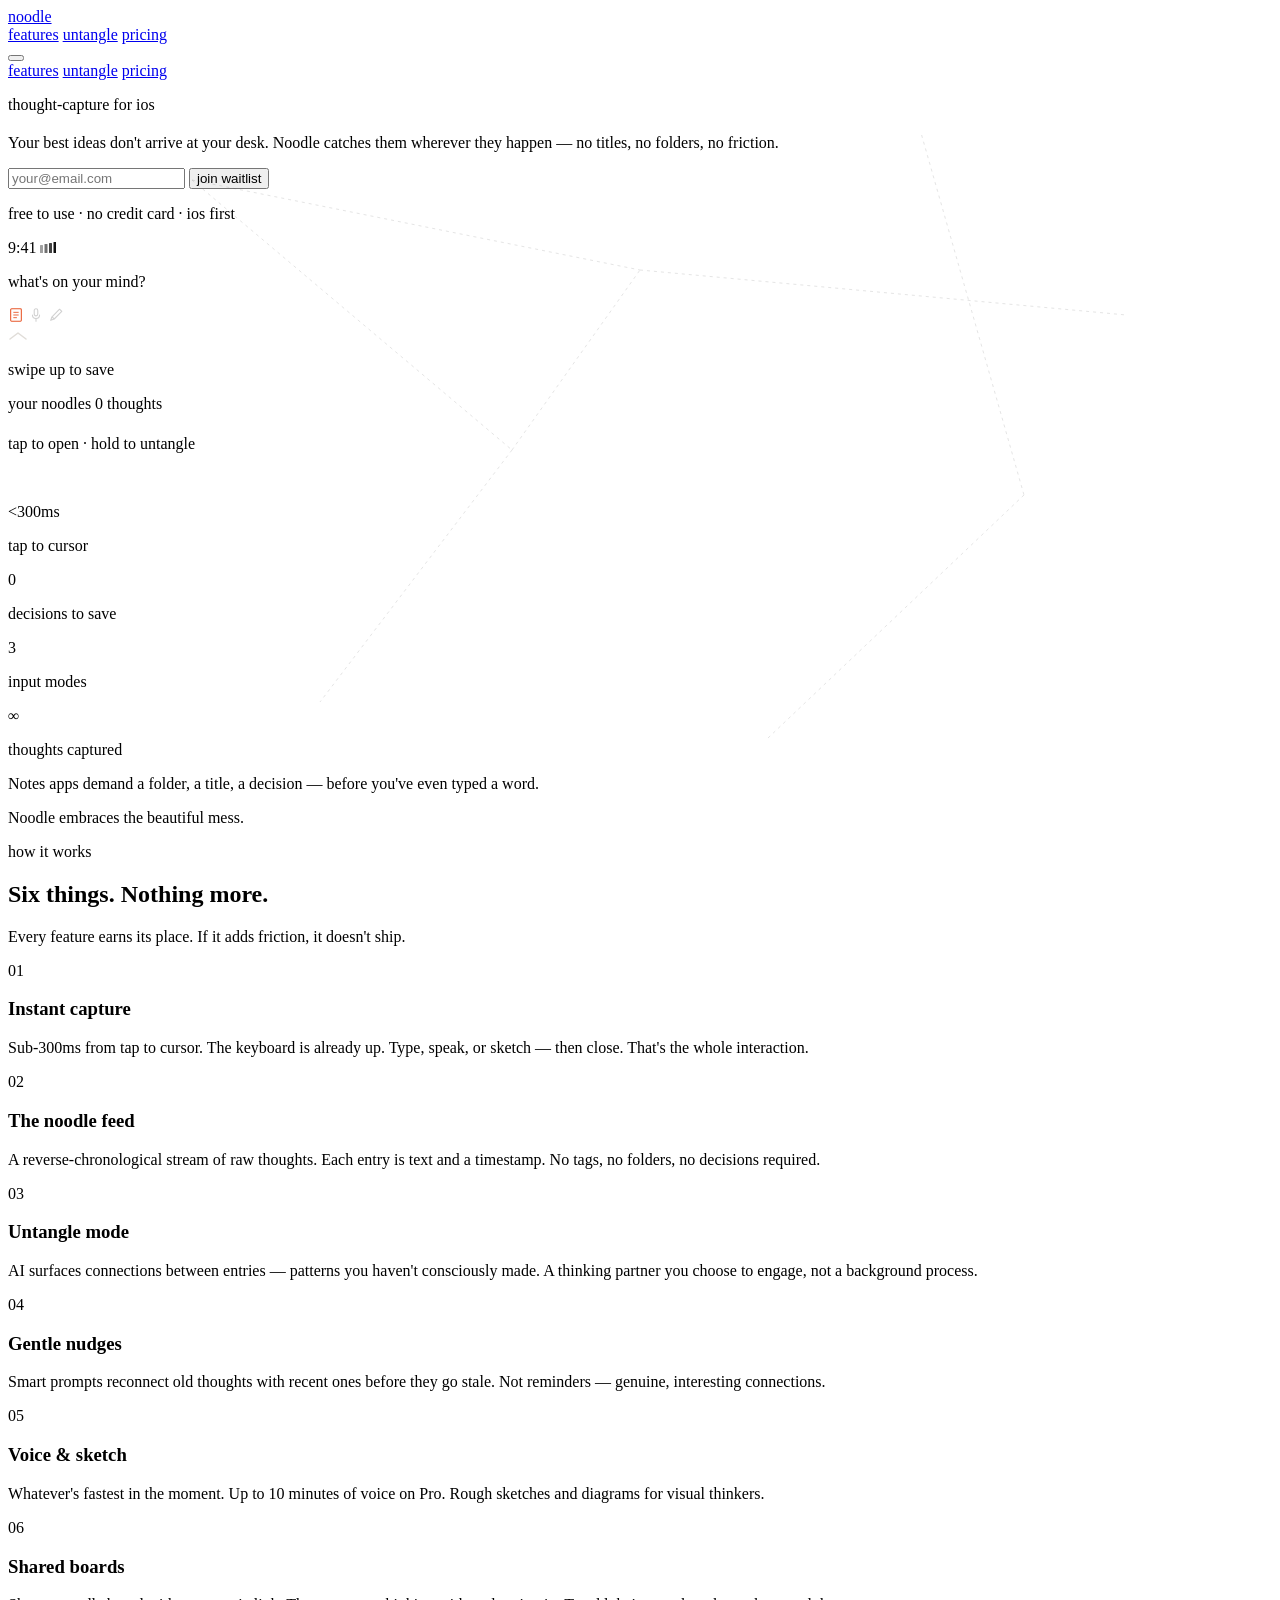
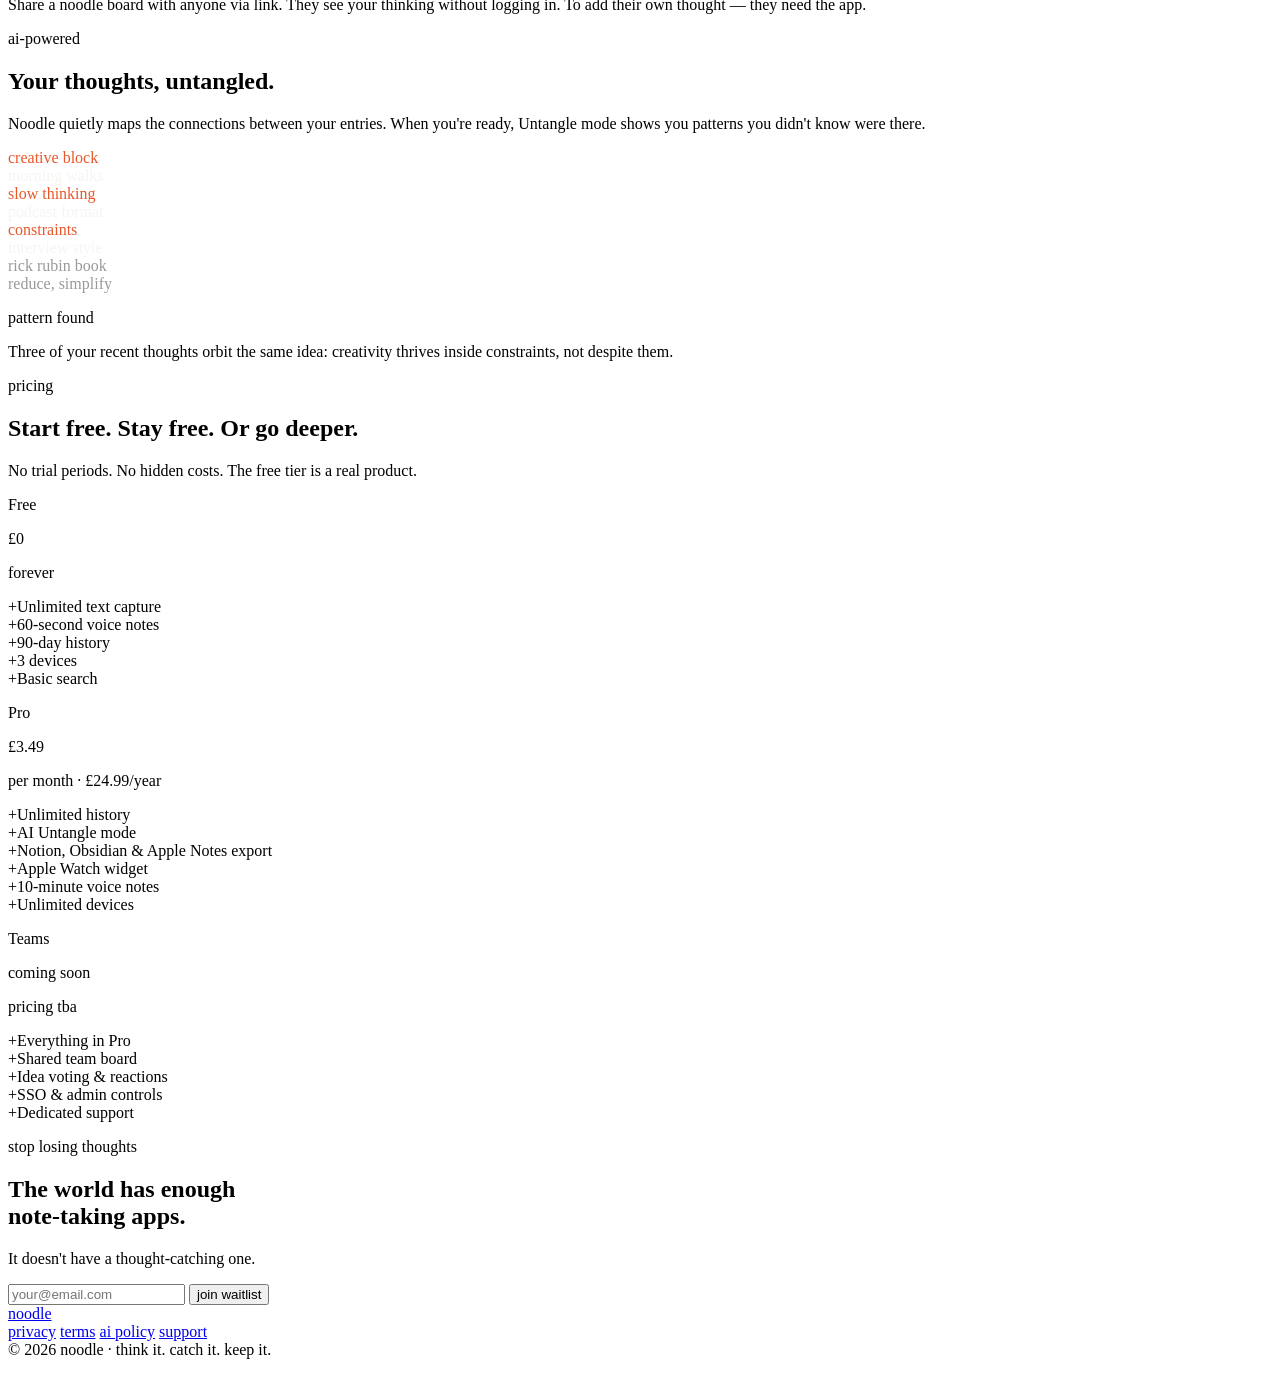
==== commit fa11775f: "card update" ====
--- a/site/index.html
+++ b/site/index.html
@@ -300,8 +300,8 @@
         <div class="tier tier--accent reveal reveal-d1">
           <div class="tier__bar"></div>
           <p class="tier__name">Pro</p>
-          <p class="tier__price">&pound;4.99</p>
-          <p class="tier__period">per month &middot; &pound;34.99/year</p>
+          <p class="tier__price">&pound;3.49</p>
+          <p class="tier__period">per month &middot; &pound;24.99/year</p>
           <div class="tier__features">
             <div class="tier__feature"><span class="tier__feature-plus">+</span><span class="tier__feature-text">Unlimited history</span></div>
             <div class="tier__feature"><span class="tier__feature-plus">+</span><span class="tier__feature-text">AI Untangle mode</span></div>
@@ -312,10 +312,10 @@
           </div>
         </div>
 
-        <div class="tier reveal reveal-d2">
+        <div class="tier tier--soon reveal reveal-d2">
           <p class="tier__name">Teams</p>
-          <p class="tier__price">&pound;7.99</p>
-          <p class="tier__period">per seat / month</p>
+          <p class="tier__price tier__price--soon">coming soon</p>
+          <p class="tier__period">pricing tba</p>
           <div class="tier__features">
             <div class="tier__feature"><span class="tier__feature-plus">+</span><span class="tier__feature-text">Everything in Pro</span></div>
             <div class="tier__feature"><span class="tier__feature-plus">+</span><span class="tier__feature-text">Shared team board</span></div>
